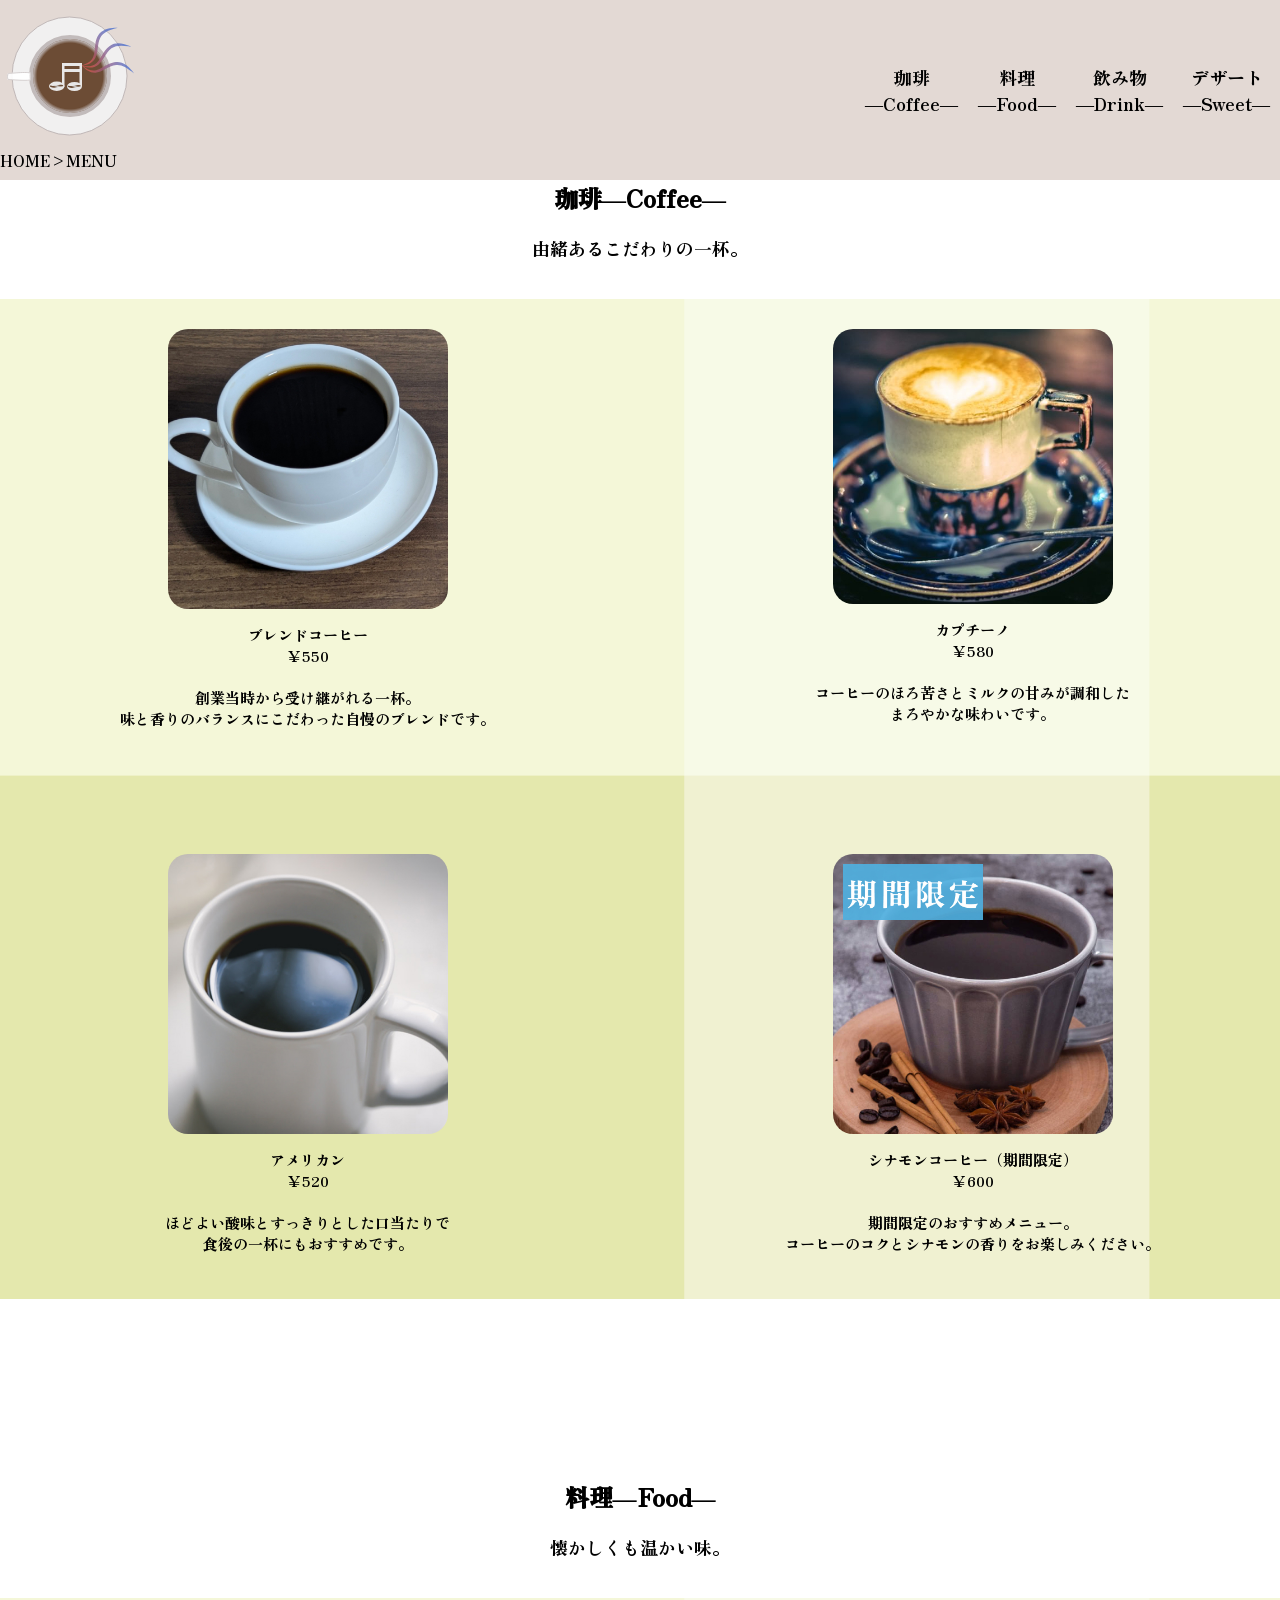
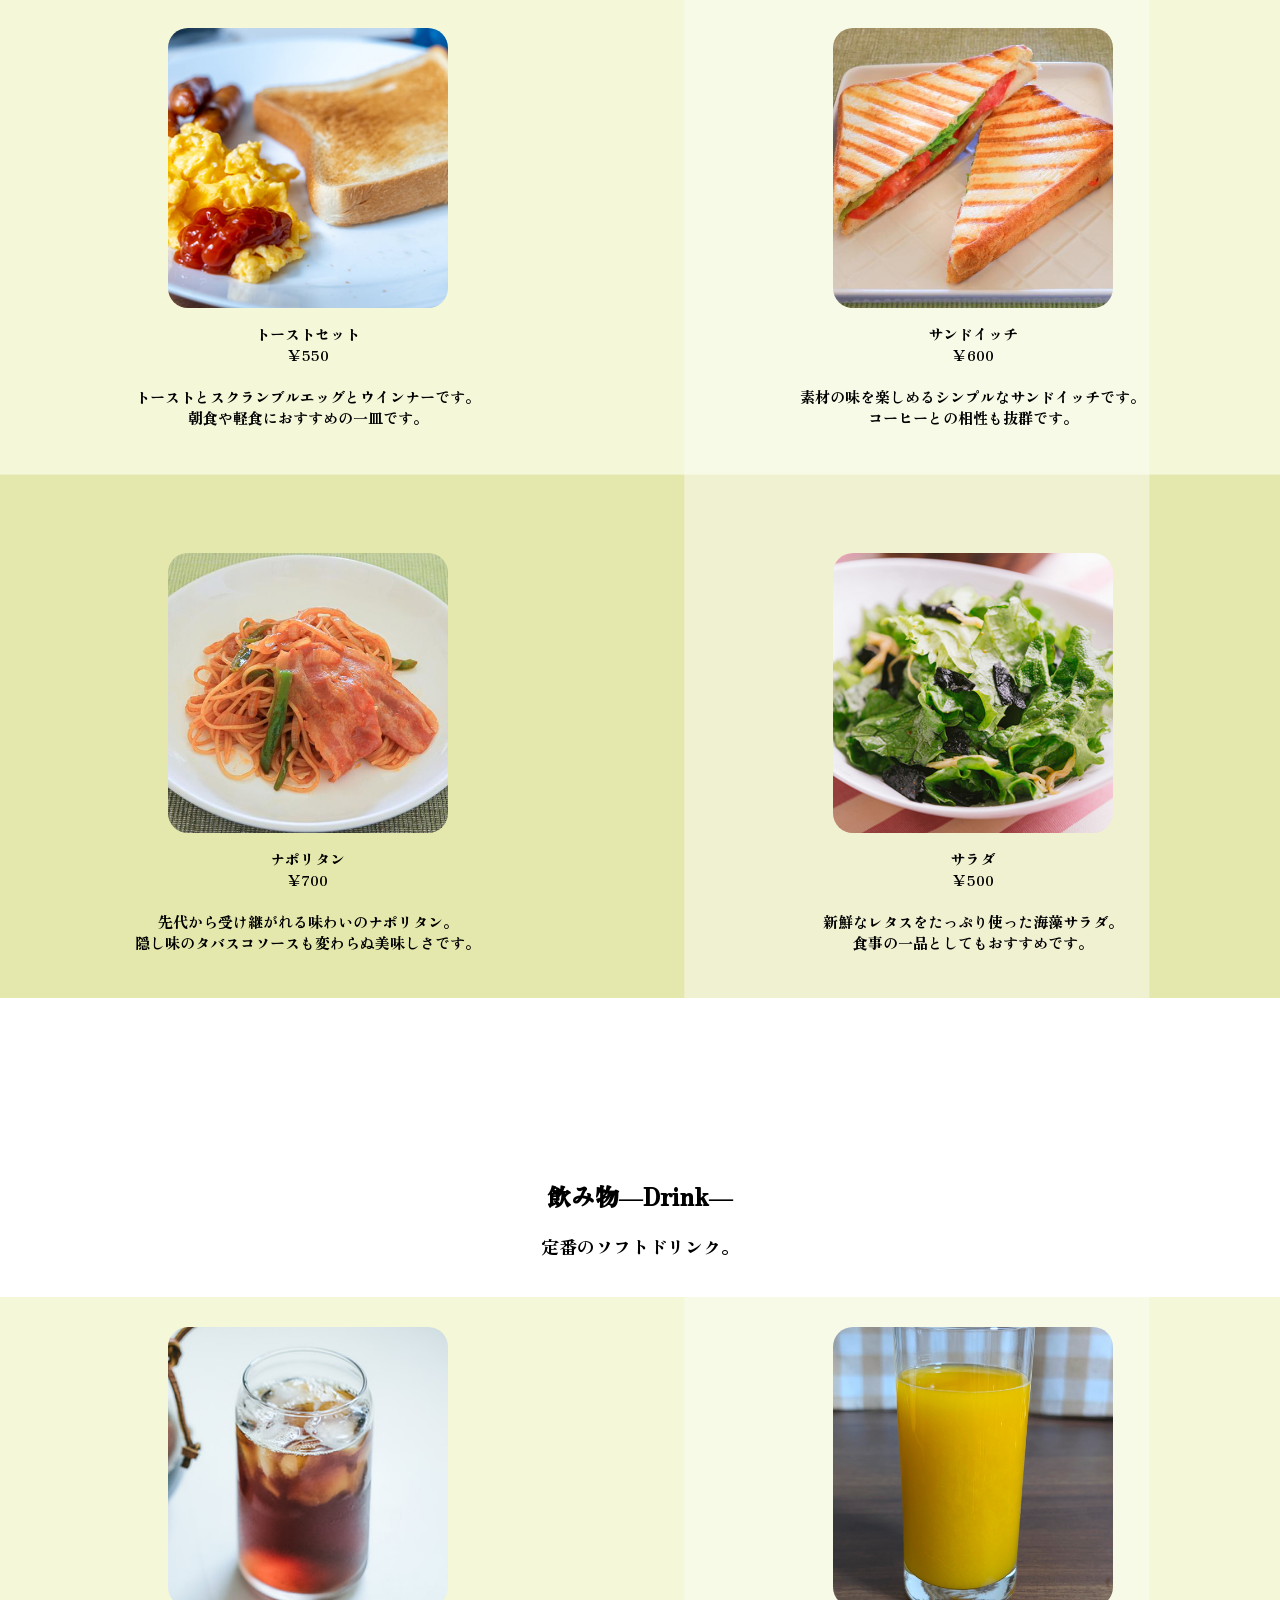
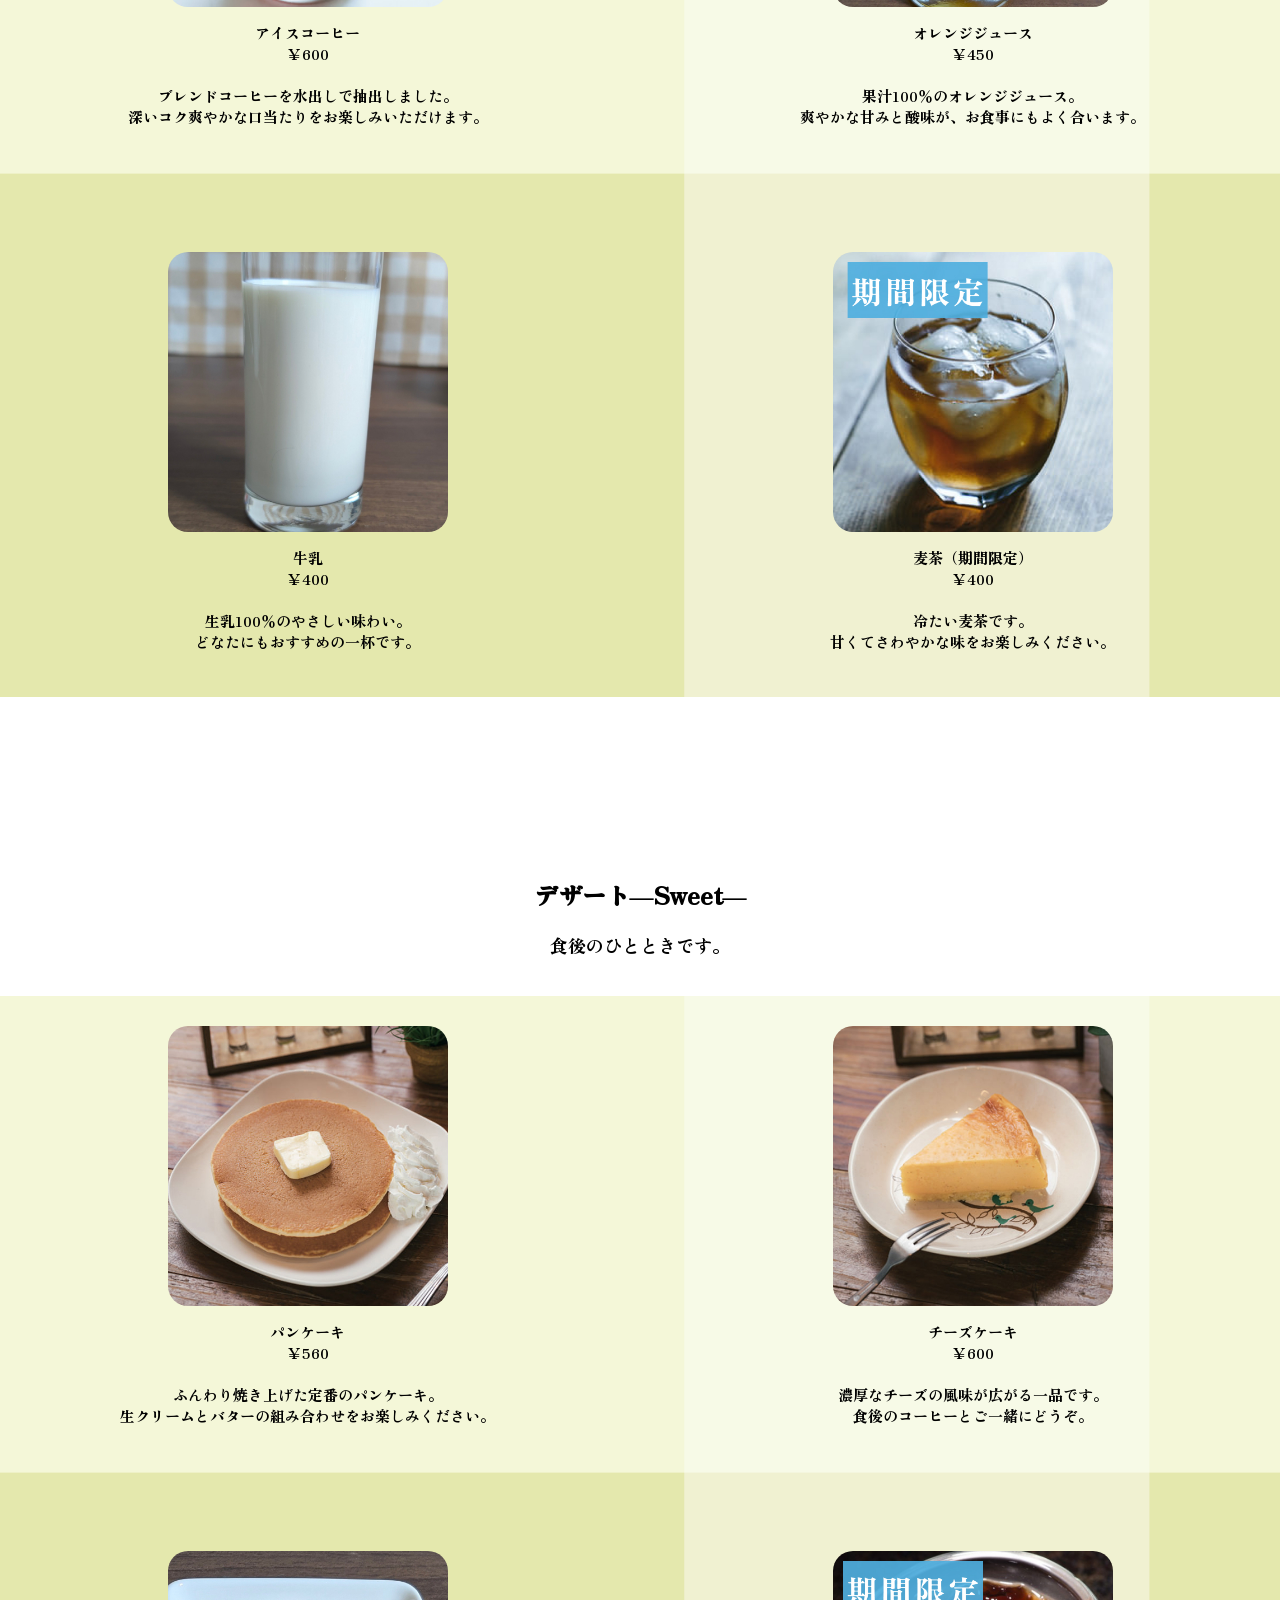
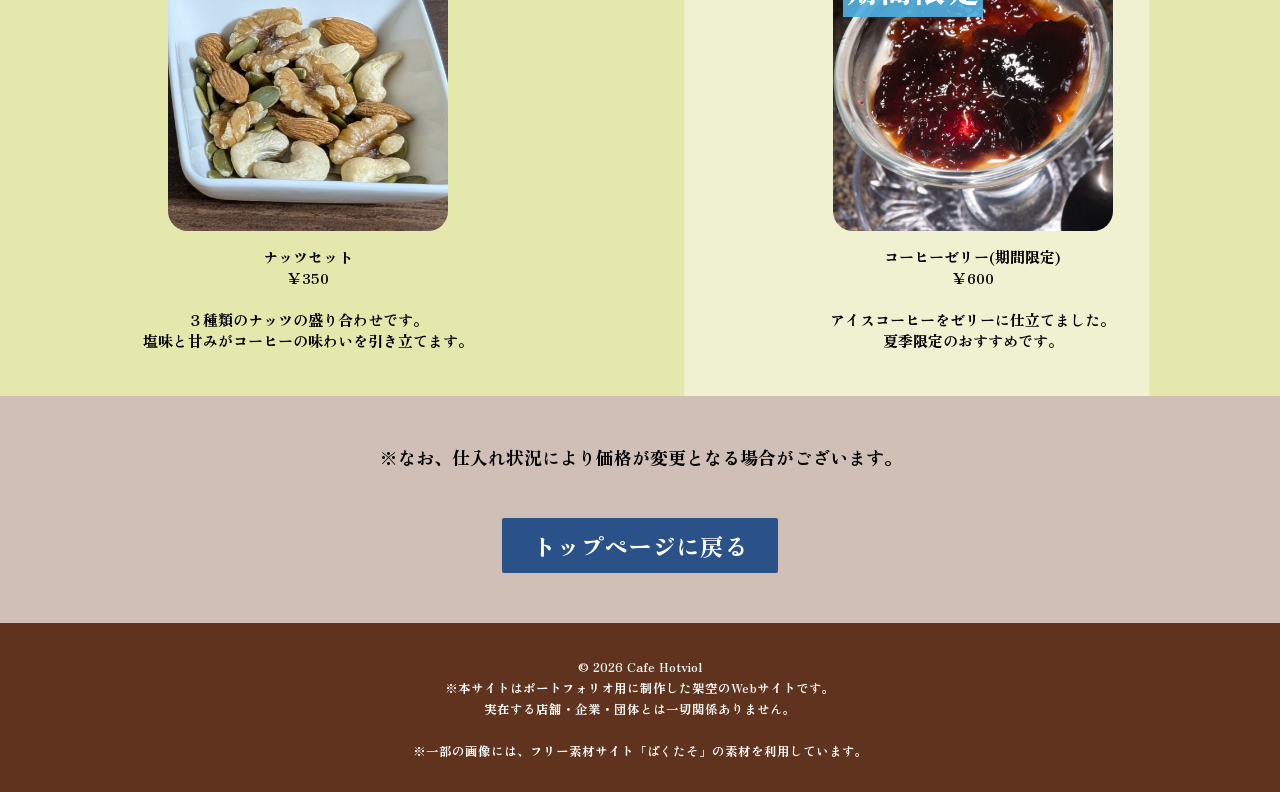
==== html/menu.html @ 978bee94 "Add files via upload" ====
<!doctype html>
<html lang="ja">
  <head>
    <meta charset="UTF-8" />
    <meta name="viewport" content="width=device-width, initial-scale=1.0" />
    <title>ホットヴィオラ　メニュー一覧</title>
    <meta
      name="description"
      content="老舗喫茶店をテーマに制作したポートフォリオサイトです。"
    />
    <link rel="shortcut icon" href="../img/favicon.ico" />
    <link rel="preconnect" href="https://fonts.googleapis.com" />
    <link rel="preconnect" href="https://fonts.gstatic.com" crossorigin />
    <link rel="preconnect" href="https://fonts.googleapis.com" />
    <link rel="preconnect" href="https://fonts.gstatic.com" crossorigin />
    <link
      href="https://fonts.googleapis.com/css2?family=BIZ+UDPMincho&family=Zen+Antique+Soft&display=swap"
      rel="stylesheet"
    />
    <link rel="stylesheet" href="../css/style.css" />
  </head>

  <body>
    <header class="header">
      <div class="menu_left">
        <h1 class="logo">
          <a href="../index.html">
            <img src="../img/Hotviola.logo.svg" alt="café Hotviola" />
          </a>
        </h1>

        <nav class="Breadcrumb_trail">
          <ul>
            <li><a href="../index.html">HOME</a></li>
            <li>></li>
            <li><a href="**">MENU</a></li>
          </ul>
        </nav>
      </div>

      <nav class="navi">
        <ul class="menu_list">
          <li>
            <a href="#Coffee_list">珈琲<br />―Coffee―</a>
          </li>
          <li>
            <a href="#Food_list">料理<br />―Food―</a>
          </li>
          <li>
            <a href="#Drink_list">飲み物<br />―Drink―</a>
          </li>
          <li>
            <a href="#Sweet_list">デザート<br />―Sweet―</a>
          </li>
        </ul>
      </nav>
    </header>

    <main class="menu_TOP">
      <section id="Coffee_list">
        <div class="menu_type">
          <div class="menutitle">
            <h1>珈琲―Coffee―</h1>
            <p>由緒あるこだわりの一杯。</p>
          </div>

          <div class="menulist">
            <div class="item">
              <img src="../img/blend.jpg" alt="ブレンドコーヒー" />
              <p>
                ブレンドコーヒー<br />
                ￥550 <br /><br />
                創業当時から受け継がれる一杯。<br />
                味と香りのバランスにこだわった自慢のブレンドです。
              </p>
            </div>
            <div class="item">
              <img src="../img/cappuccino.jpg" alt="カプチーノ" />
              <p>
                カプチーノ<br />
                ￥580 <br /><br />
                コーヒーのほろ苦さとミルクの甘みが調和した<br />
                まろやかな味わいです。
              </p>
            </div>
            <div class="item">
              <img src="../img/american.jpg" alt="アメリカン" />
              <p>
                アメリカン<br />
                ￥520 <br /><br />
                ほどよい酸味とすっきりとした口当たりで<br />
                食後の一杯にもおすすめです。
              </p>
            </div>
            <div class="item">
              <img src="../img/cinnamon.jpg" alt="シナモンコーヒー" />
              <p>
                シナモンコーヒー（期間限定）<br />
                ￥600 <br /><br />
                期間限定のおすすめメニュー。<br />
                コーヒーのコクとシナモンの香りをお楽しみください。
              </p>
            </div>
          </div>
        </div>
      </section>

      <section id="Food_list">
        <div class="menu_type">
          <div class="menutitle">
            <h1>料理―Food―</h1>
            <p>懐かしくも温かい味。</p>
          </div>
          <div class="menulist">
            <div class="item">
              <img src="../img/toast.jpg" alt="フレンチトースト" />
              <p>
                トーストセット<br />
                ￥550 <br /><br />
                トーストとスクランブルエッグとウインナーです。<br />
                朝食や軽食におすすめの一皿です。
              </p>
            </div>
            <div class="item">
              <img src="../img/sandwich.jpg" alt="サンドイッチ" />
              <p>
                サンドイッチ<br />
                ￥600 <br />
                <br />
                素材の味を楽しめるシンプルなサンドイッチです。<br />
                コーヒーとの相性も抜群です。
              </p>
            </div>
            <div class="item">
              <img src="../img/napritan.jpg" alt="ナポリタン" />
              <p>
                ナポリタン<br />
                ￥700 <br />
                <br />
                先代から受け継がれる味わいのナポリタン。<br />
                隠し味のタバスコソースも変わらぬ美味しさです。
              </p>
            </div>
            <div class="item">
              <img src="../img/salad.jpg" alt="サラダ" />
              <p>
                サラダ<br />
                ￥500 <br /><br />
                新鮮なレタスをたっぷり使った海藻サラダ。<br />
                食事の一品としてもおすすめです。
              </p>
            </div>
          </div>
        </div>
      </section>

      <section id="Drink_list">
        <div class="menu_type">
          <div class="menutitle">
            <h1>飲み物―Drink―</h1>
            <p>定番のソフトドリンク。</p>
          </div>
          <div class="menulist">
            <div class="item">
              <img src="../img/ico.jpg" alt="アイスコーヒー" />
              <p>
                アイスコーヒー<br />
                ￥600 <br />
                <br />
                ブレンドコーヒーを水出しで抽出しました。<br />
                深いコク爽やかな口当たりをお楽しみいただけます。
              </p>
            </div>
            <div class="item">
              <img src="../img/orange.jpg" alt="オレンジジュース" />
              <p>
                オレンジジュース<br />
                ￥450 <br />
                <br />
                果汁100％のオレンジジュース。<br />
                爽やかな甘みと酸味が、お食事にもよく合います。
              </p>
            </div>
            <div class="item">
              <img src="../img/milk.jpg" alt="牛乳" />
              <p>
                牛乳<br />
                ￥400 <br />
                <br />
                生乳100％のやさしい味わい。<br />
                どなたにもおすすめの一杯です。
              </p>
            </div>
            <div class="item">
              <img src="../img/mugitea.jpg" alt="麦茶" />
              <p>
                麦茶（期間限定）<br />
                ￥400 <br />
                <br />
                冷たい麦茶です。<br />
                甘くてさわやかな味をお楽しみください。
              </p>
            </div>
          </div>
        </div>
      </section>

      <section id="Sweet_list">
        <div class="menu_type">
          <div class="menutitle">
            <h1>デザート―Sweet―</h1>
            <p>食後のひとときです。</p>
          </div>

          <div class="menulist">
            <div class="item">
              <img src="../img/pancake.jpg" alt="パンケーキ" />
              <p>
                パンケーキ<br />
                ￥560 <br /><br />
                ふんわり焼き上げた定番のパンケーキ。<br />
                生クリームとバターの組み合わせをお楽しみください。
              </p>
            </div>

            <div class="item">
              <img src="../img/cheesecake.jpg" alt="チーズケーキ" />
              <p>
                チーズケーキ<br />
                ￥600 <br /><br />
                濃厚なチーズの風味が広がる一品です。<br />
                食後のコーヒーとご一緒にどうぞ。
              </p>
            </div>

            <div class="item">
              <img src="../img/nuts.jpg" ナッツセット alt="ナッツセット" />
              <p>
                ナッツセット
                <br />
                ￥350 <br /><br />
                ３種類のナッツの盛り合わせです。<br />
                塩味と甘みがコーヒーの味わいを引き立てます。
              </p>
            </div>
            <div class="item">
              <img src="../img/Coffeejelly.jpg" alt="コーヒーゼリー" />
              <p>
                コーヒーゼリー(期間限定)<br />
                ￥600 <br /><br />
                アイスコーヒーをゼリーに仕立てました。<br />
                夏季限定のおすすめです。
              </p>
            </div>
          </div>
        </div>
      </section>
    </main>

    <section class="menu_footer">
      <p>※なお、仕入れ状況により価格が変更となる場合がございます。</p>
      <a href="../index.html" class="btn_top">トップページに戻る</a>
    </section>

    <footer>
      <div class="copuright">
        <small
          >&copy; 2026 Cafe Hotviol <br />
          ※本サイトはポートフォリオ用に制作した架空のWebサイトです。<br />
          実在する店舗・企業・団体とは一切関係ありません。<br />
          <br />
          ※一部の画像には、フリー素材サイト「ぱくたそ」の素材を利用しています。<br />
        </small>
      </div>
    </footer>
  </body>
</html>
---- css/style.css ----
@charset "utf-8";

/* 共通項目 */
html {
  font-size: 100%;
  overflow-x: hidden;
}

body {
  background-color: #cfbfb7;
  color: #000000;
  font-family: "Zen Antique Soft", serif;
  margin: 0;
}

img {
  max-width: 100%;
}

li {
  list-style: none;
}

a {
  color: #000000;
  text-decoration: none;
}

h1 {
  text-align: center;
}

h2 {
  text-align: center;
}

p {
  font-size: 18px;
  text-align: center;
}

.hero,
.menu,
.concept,
.Interior,
#Coffee_list,
#Food_list,
#Drink_list,
#Sweet_list {
  margin-top: 180px;
  margin-bottom: 180px;
}

/* スクロール位置の調整 */
#concept,
#menu,
#Interior,
#Information,
#Coffee_list,
#Food_list,
#Drink_list,
#Sweet_list {
  scroll-margin-top: 180px;
}

/* ヘッダー */
.header {
  position: fixed;
  z-index: 1000;
  top: 0;
  left: 0;
  width: 100%;
  height: 180px;
  display: flex;
  align-items: center;
  justify-content: space-between;
  background-color: #ffffff69;
}

.header h1,
.Breadcrumb_trail p {
  margin: 0px;
}

.Breadcrumb_trail p:hover {
  text-decoration: underline;
}

.header .logo a img {
  min-width: 60px;
}

.header .navi .list {
  display: flex;
  justify-content: space-around;
  white-space: nowrap;
  padding: 0;
}

.header .navi .list li {
  font-size: 20px;
  margin-right: 20px;
  margin-left: 20px;
}

.header .navi .list li:hover {
  text-decoration: underline;
}

.Breadcrumb_trail {
  display: flex;
}

.header .Breadcrumb_trail ul {
  display: flex;
  align-items: center;
  margin: 0;
  padding: 0;
  font-size: 16px;
}

.header .Breadcrumb_trail ul li a:hover {
  text-decoration: underline;
}

/* メニューページ　ヘッダー */
.header .navi .menu_list {
  display: flex;
  justify-content: space-around;
  padding: 0;
}

.header .logo a img {
  min-width: 80px;
  margin-bottom: -10px;
}

.header .navi .menu_list li {
  text-align: center;
  font-size: 18px;
  margin-right: 10px;
  margin-left: 10px;
}

/* トップ */
.hero img {
  width: 100%;
  height: auto;
}

/* コンセプト */
.concept {
  background-image: url(../img/background_Concept\(PC\).jpg);
  background-size: cover;
}

.Concept_contents {
  display: grid;
  justify-content: center;
  grid-template-columns: 1fr 1fr;
}

.Concept_contents .concept_text p {
  text-align: left;
  margin-left: 30px;
  justify-content: center;
}

.concept_img {
  align-items: center;
}

.concept_img img {
  border-radius: 80px;
}

/* メニュー */
.menu {
  background-image: url(../img/background__Menu\(PC\).jpg);
  background-size: cover;
}
.menu_top {
  display: flex;
  flex-direction: column;
  align-items: center;
  justify-content: center;
}

.btn {
  margin-top: 80px;
  padding: 0 0 40px 0;
}

/* メニューの往復のボタン */
.btn_top {
  display: inline-block;
  font-size: 1.5rem;
  background-color: rgba(18, 66, 129, 0.87);
  color: #ffffff;
  border-radius: 2px;
  text-decoration: none;
  padding: 10px 30px;
  transition: background-color 1s ease-out 100ms;
}

.btn_top:hover {
  background-color: #a78676;
}

/* 内装 */
.Interior {
  background-image: url(../img/background_Interior\(PC\).jpg);
  background-size: cover;
}

/* 内装写真 */
.Interior-foto {
  display: grid;
  gap: 50px;
  grid-template-columns: repeat(2, 1fr);
  margin: 50px;
}

.foto1 {
  grid-column: 1;
  grid-row: 1/3;
  display: flex;
  align-items: center;
}

.foto2 {
  grid-column: 2;
  grid-row: 1;
}

.foto3 {
  grid-column: 2;
  grid-row: 2;
}

.foto3 img {
  margin-bottom: 30px;
}

.Interior-foto img {
  border-radius: 30px;
}

/* 店舗情報 */
.Information {
  background-image: url(../img/background_Information.jpg);
  background-size: cover;
}

.info {
  display: grid;
  text-align: center;
  grid-template-columns: repeat(2, 1fr);
  gap: 3rem;
  margin: 50px;
}

.informationlist,
.informationAccess {
  margin: 0 auto;
  margin-bottom: 50px;
  line-height: 2;
}

.informationlist td,
.informationAccess td {
  text-align: left;
  font-size: 16px;
}

.Instagram-text {
  display: block;
  align-items: center;
}

/* フッター */
footer {
  background-color: #5f331d;
  font-size: 15px;
}
.copuright {
  text-align: center;
  padding: 2rem 0;
  color: #fff;
}

/* メニューページ*/
.menu_TOP {
  background-color: #fff;
}

.menutitle {
  margin: 0 50px 0 50px;
  padding-bottom: 20px;
}
/* 料理説明と写真 */
.menulist {
  display: grid;
  grid-template-columns: repeat(2, 1fr);
  background-image: url(../img/background_menupage\(PC\).jpg);
  background-size: cover;
  gap: 50px;
  align-items: stretch;
  margin-bottom: 60px;
}

.item {
  width: 100%;
  max-width: 400px;
  margin: 0 auto;
  padding: 30px;
}

.item p {
  font-size: 15px;
}

.item img {
  display: block;
  width: 100%;
  height: auto;
  max-width: 280px;
  max-height: 280px;
  object-fit: cover;
  border-radius: 20px;
  margin: 0 auto;
}

/* メニューページの下部 */
.menu_footer {
  display: flex;
  flex-direction: column;
  align-items: center;
  gap: 30px;
  margin-top: -150px;
  margin-bottom: 50px;
}

/* スマートフォン */
@media (max-width: 767px) {
  /* 共通項目 */

  p {
    font-size: 13px;
  }

  h1 {
    margin: 0 0 2rem 0;
    font-size: 20px;
  }
  h2 {
    margin: 0 0 2rem 0;
    font-size: 15px;
  }
  /* margin・bottom共通 */
  .hero,
  .menu,
  .concept,
  .Interior,
  #Coffee_list,
  #Food_list,
  #Drink_list,
  #Sweet_list {
    margin-top: 110px;
    margin-bottom: 110px;
  }

  /* スクロール位置 */
  #concept,
  #menu,
  #Interior,
  #Information,
  #Coffee_list,
  #Food_list,
  #Drink_list,
  #Sweet_list {
    scroll-margin-top: 110px;
  }

  /* ページ　ヘッダー */
  .header {
    position: fixed;
    z-index: 1000;
    top: 0;
    left: 0;
    width: 100%;
    display: flex;
    align-items: center;
    justify-content: space-between;
    height: 110px;
    background-color: #ffffffb9;
  }

  .header .logo {
    margin-top: -50px;
  }

  .header .logo a img {
    width: 100x;
    height: 70px;
    margin-top: 40px;
  }

  .header .navi .list {
    margin-right: 10px;
  }

  .header .navi .list li {
    font-size: 14px;
    margin-right: 10px;
    margin-left: 10px;
  }

  .Breadcrumb_trail p {
    font-size: 10px;
  }

  .Breadcrumb_trail a:hover {
    text-decoration: none;
  }

  /* メニューページ　ヘッダー */
  .header .navi .menu_list li {
    font-size: 13px;
    margin-right: 8px;
    margin-left: 8px;
  }

  .header .Breadcrumb_trail ul {
    font-size: 11px;
  }

  .header .Breadcrumb_trail ul li a:hover {
    text-decoration: none;
  }

  /* トップ */
  .hero {
    height: auto;
  }

  /* コンセプト */
  .concept {
    background-image: url(../img/background_Concept.jpg);
    background-size: cover;
  }

  .Concept_contents {
    display: block;
    padding: 0 1rem;
    margin: auto;
    width: auto;
    text-align: center;
  }

  .Concept_contents .concept_text p {
    text-align: left;
    justify-content: center;
    font-size: 15px;
    margin-left: 0;
  }

  /* メニュー */
  .menu {
    background-image: url(../img/background_Menu.jpg);
    background-size: cover;
    background-position: bottom;
  }

  .menu_sample {
    display: block;
    margin: 0 3rem 0 3rem;
  }
  .menu_sample img {
    margin-bottom: 30px;
  }

  /* メニューの往復のボタン */
  .btn_top {
    display: inline-block;
    font-size: 1.5rem;
    background-color: rgba(18, 66, 129, 0.87);
    color: #ffffff;
    border-radius: 2px;
    text-decoration: none;
    padding: 10px 30px;
  }

  /* 内装 */
  .Interior {
    background-image: url(../img/background_Interior.jpg);
    background-size: cover;
  }

  /* 内装写真 */
  .Interior-foto {
    display: block;
    margin: 0 3rem 0 3rem;
  }
  .Interior-foto img {
    margin-bottom: 30px;
  }

  .informationlist td {
    font-size: 15px;
  }

  /* 店舗情報 */
  .info {
    display: block;
  }

  .informationlist td,
  .informationAccess td {
    text-align: left;
    font-size: 14px;
  }

  .map img {
    width: 100%;
    height: auto;
  }

  /* フッター */
  footer {
    font-size: 11px;
  }

  /* メニューページ*/
  .menutitle {
    margin: 0 5px 0 5px;
    padding-bottom: 10px;
  }

  /* 料理説明と写真 */
  .menulist {
    display: block;
    background-image: url(../img/background_menupage.jpg);
    background-size: cover;
  }
  .coffe_list {
    margin-top: 80px;
  }

  .item {
    max-width: 250px;
    margin-bottom: 30px;
    padding-left: 30px;
    padding-right: 30px;
  }

  .item p {
    font-size: 12.5px;
  }

  .item img {
    max-width: 250px;
    max-height: 250px;
  }
  .menu_footer {
    gap: 30px;
    margin-top: -20px;
    margin-bottom: 30px;
  }
}
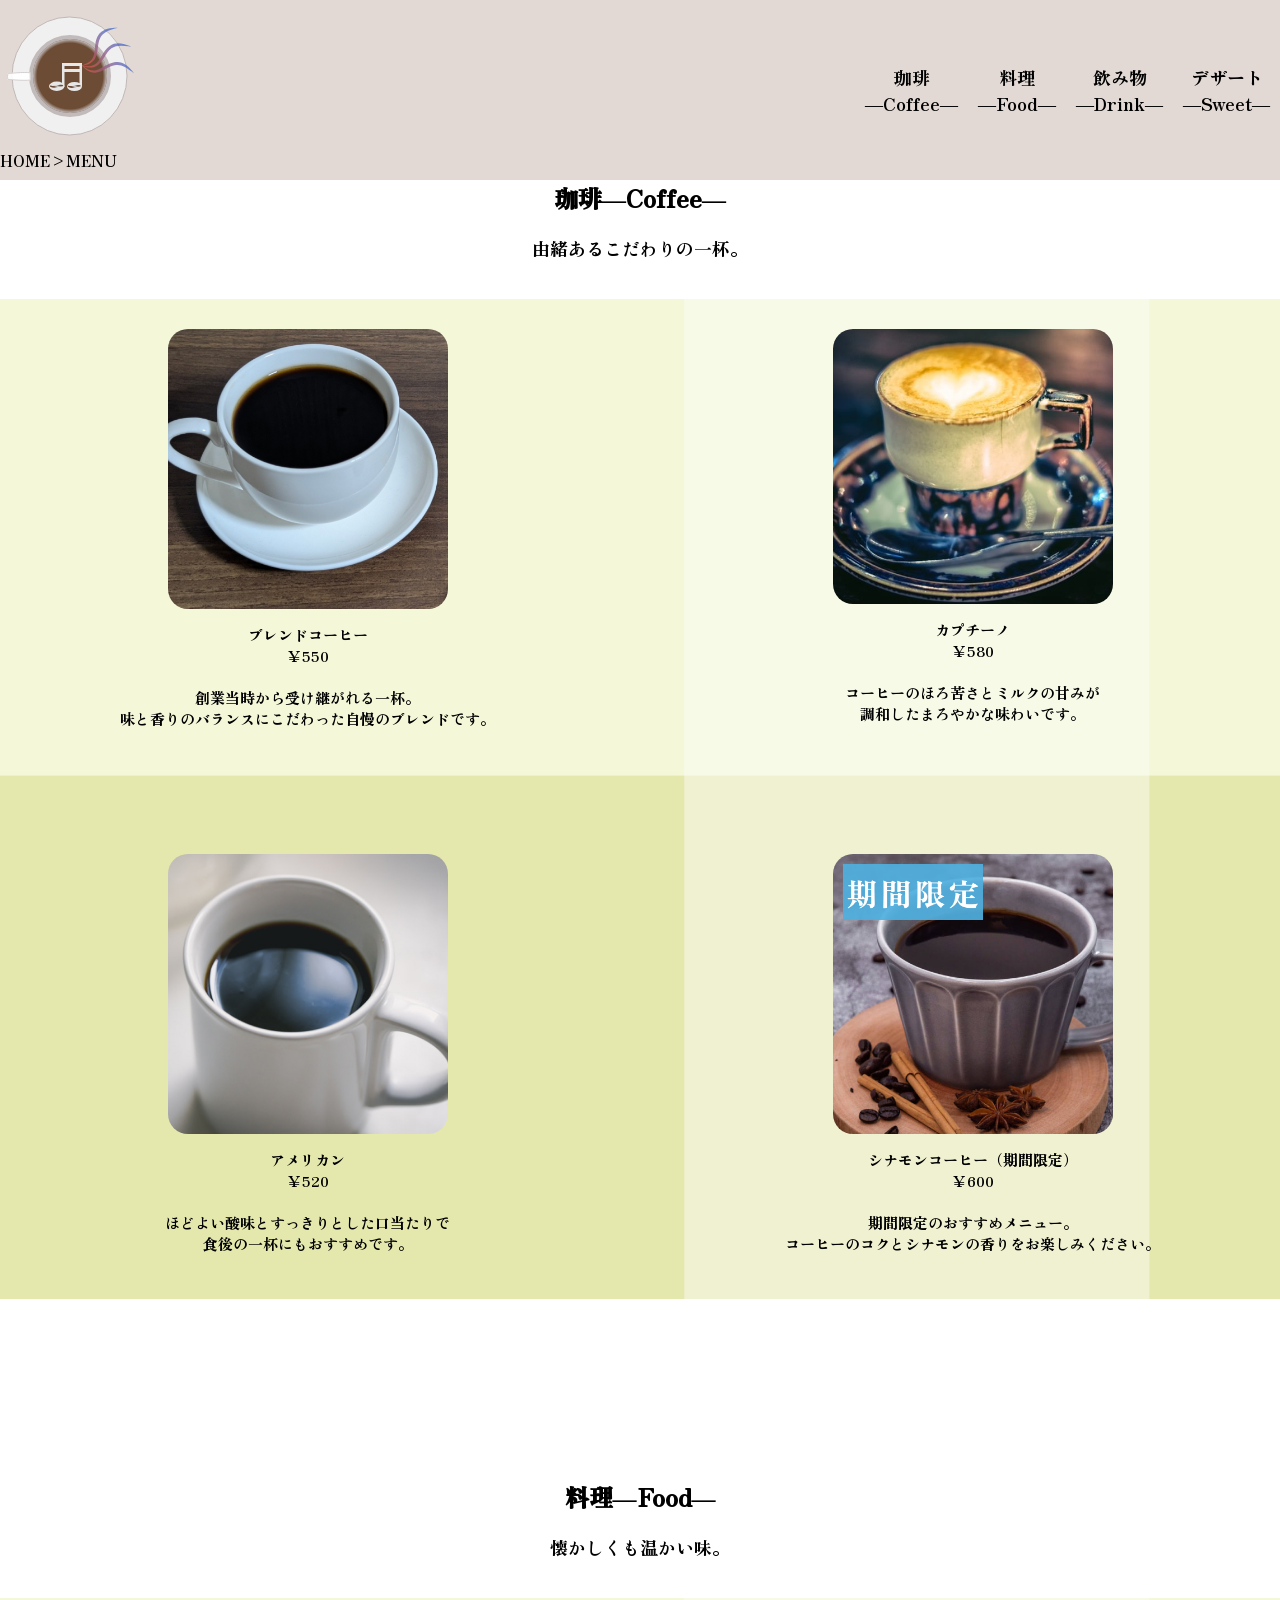
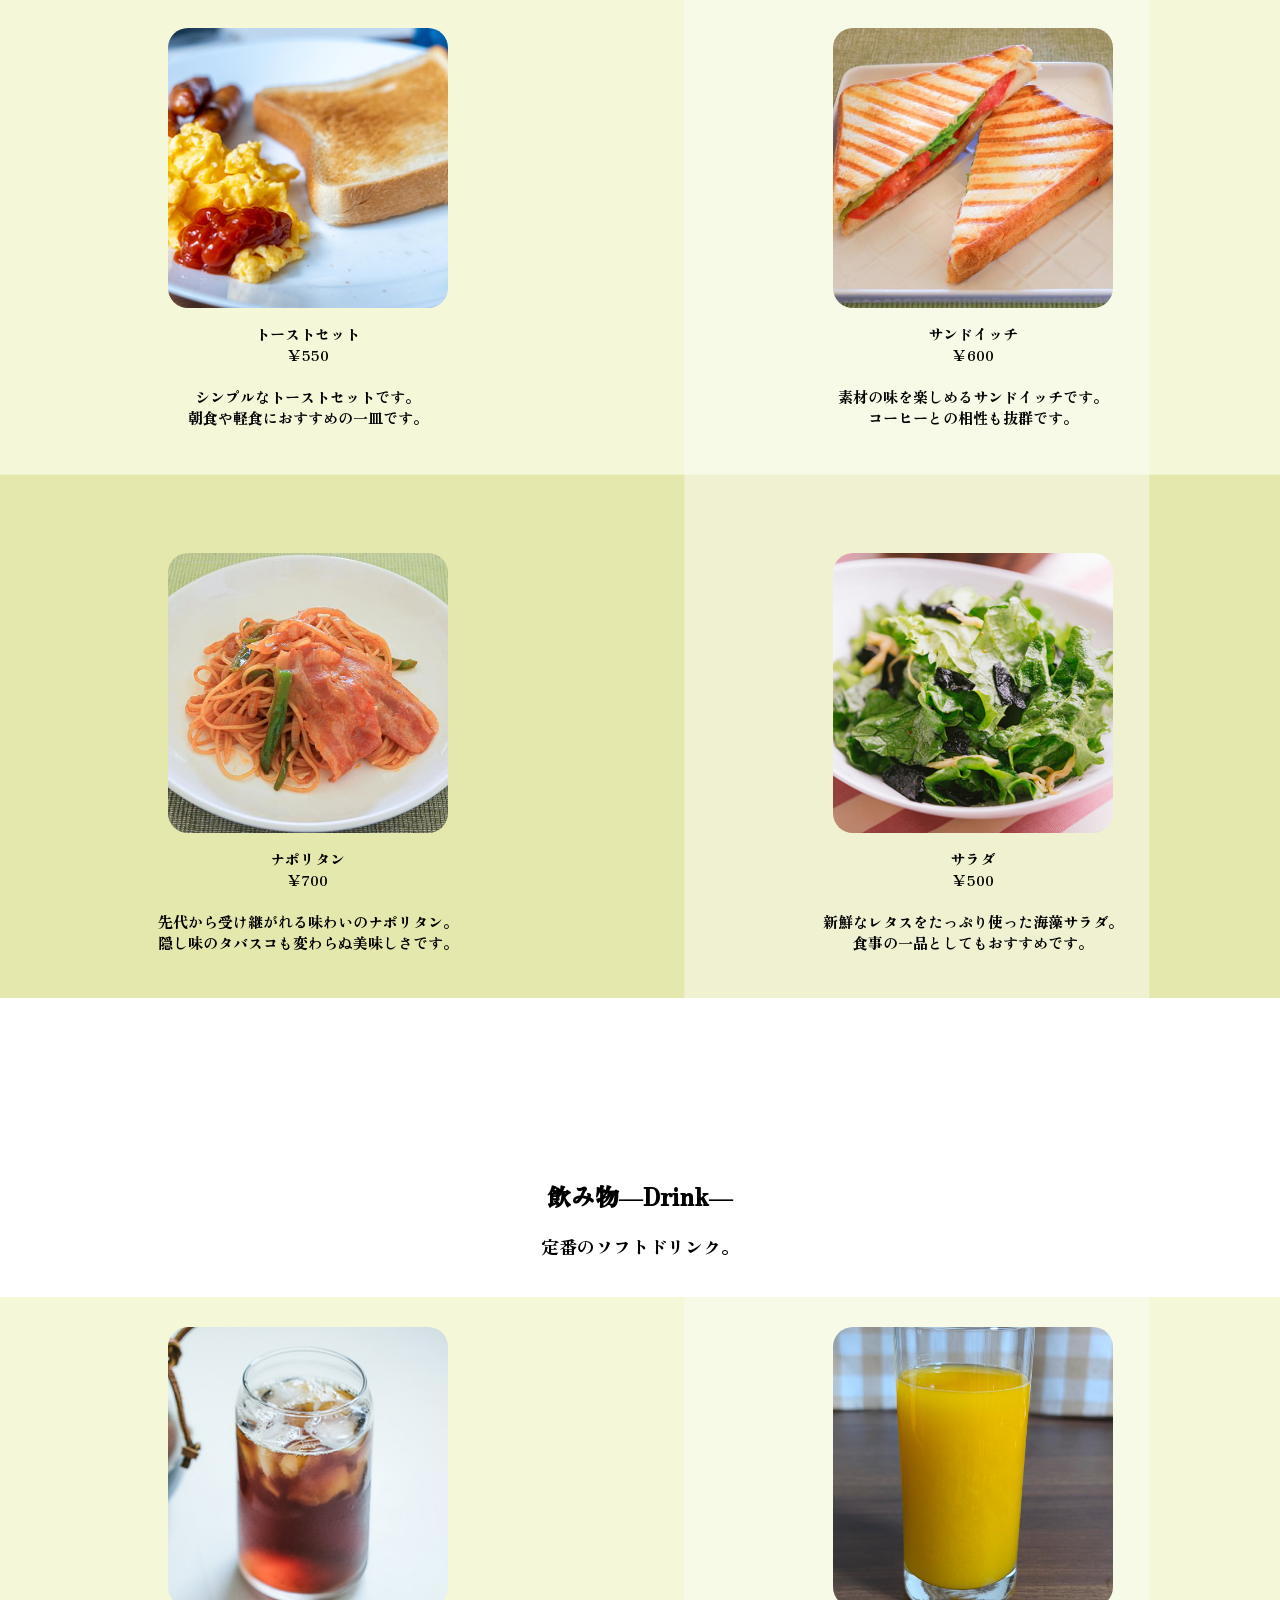
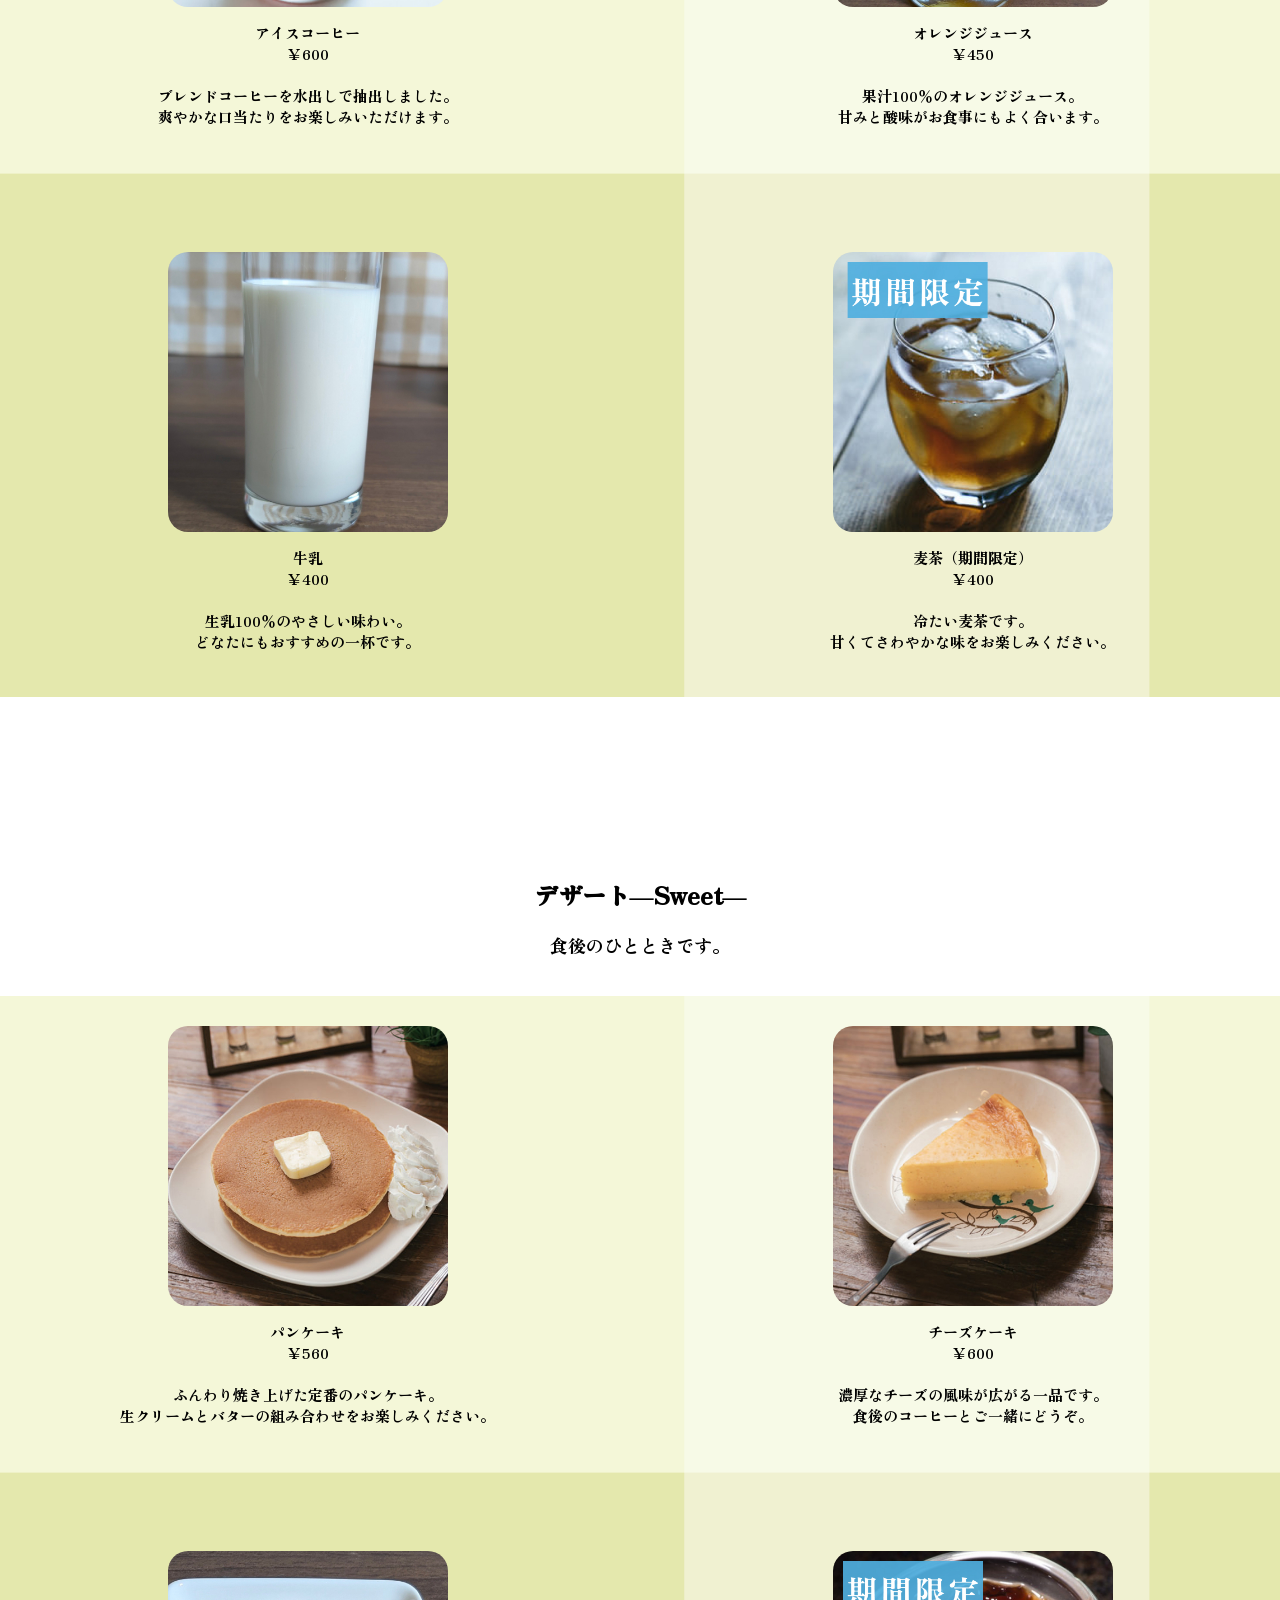
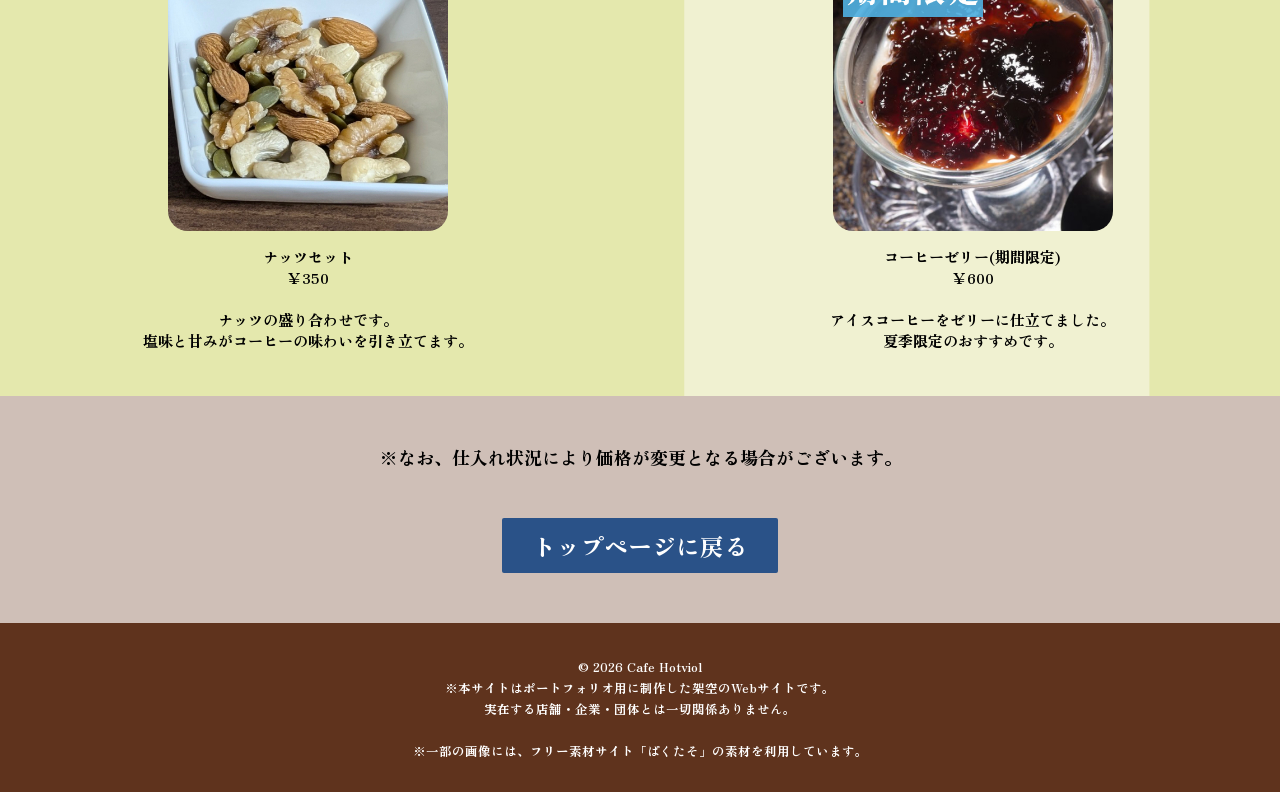
==== commit cf1c4095: "Update menu.html" ====
--- a/html/menu.html
+++ b/html/menu.html
@@ -79,8 +79,8 @@
               <p>
                 カプチーノ<br />
                 ￥580 <br /><br />
-                コーヒーのほろ苦さとミルクの甘みが調和した<br />
-                まろやかな味わいです。
+                コーヒーのほろ苦さとミルクの甘みが<br />
+                調和したまろやかな味わいです。
               </p>
             </div>
             <div class="item">
@@ -117,7 +117,7 @@
               <p>
                 トーストセット<br />
                 ￥550 <br /><br />
-                トーストとスクランブルエッグとウインナーです。<br />
+                シンプルなトーストセットです。<br />
                 朝食や軽食におすすめの一皿です。
               </p>
             </div>
@@ -127,7 +127,7 @@
                 サンドイッチ<br />
                 ￥600 <br />
                 <br />
-                素材の味を楽しめるシンプルなサンドイッチです。<br />
+                素材の味を楽しめるサンドイッチです。<br />
                 コーヒーとの相性も抜群です。
               </p>
             </div>
@@ -138,7 +138,7 @@
                 ￥700 <br />
                 <br />
                 先代から受け継がれる味わいのナポリタン。<br />
-                隠し味のタバスコソースも変わらぬ美味しさです。
+                隠し味のタバスコも変わらぬ美味しさです。
               </p>
             </div>
             <div class="item">
@@ -168,7 +168,7 @@
                 ￥600 <br />
                 <br />
                 ブレンドコーヒーを水出しで抽出しました。<br />
-                深いコク爽やかな口当たりをお楽しみいただけます。
+                爽やかな口当たりをお楽しみいただけます。
               </p>
             </div>
             <div class="item">
@@ -178,7 +178,7 @@
                 ￥450 <br />
                 <br />
                 果汁100％のオレンジジュース。<br />
-                爽やかな甘みと酸味が、お食事にもよく合います。
+                甘みと酸味がお食事にもよく合います。
               </p>
             </div>
             <div class="item">
@@ -239,7 +239,7 @@
                 ナッツセット
                 <br />
                 ￥350 <br /><br />
-                ３種類のナッツの盛り合わせです。<br />
+                ナッツの盛り合わせです。<br />
                 塩味と甘みがコーヒーの味わいを引き立てます。
               </p>
             </div>
--- a/css/style.css
+++ b/css/style.css
@@ -209,7 +209,6 @@
 
 /* 内装 */
 .Interior {
-  background-image: url(../img/background_Interior\(PC\).jpg);
   background-size: cover;
 }
 
@@ -493,7 +492,6 @@
 
   /* 内装 */
   .Interior {
-    background-image: url(../img/background_Interior.jpg);
     background-size: cover;
   }
 
